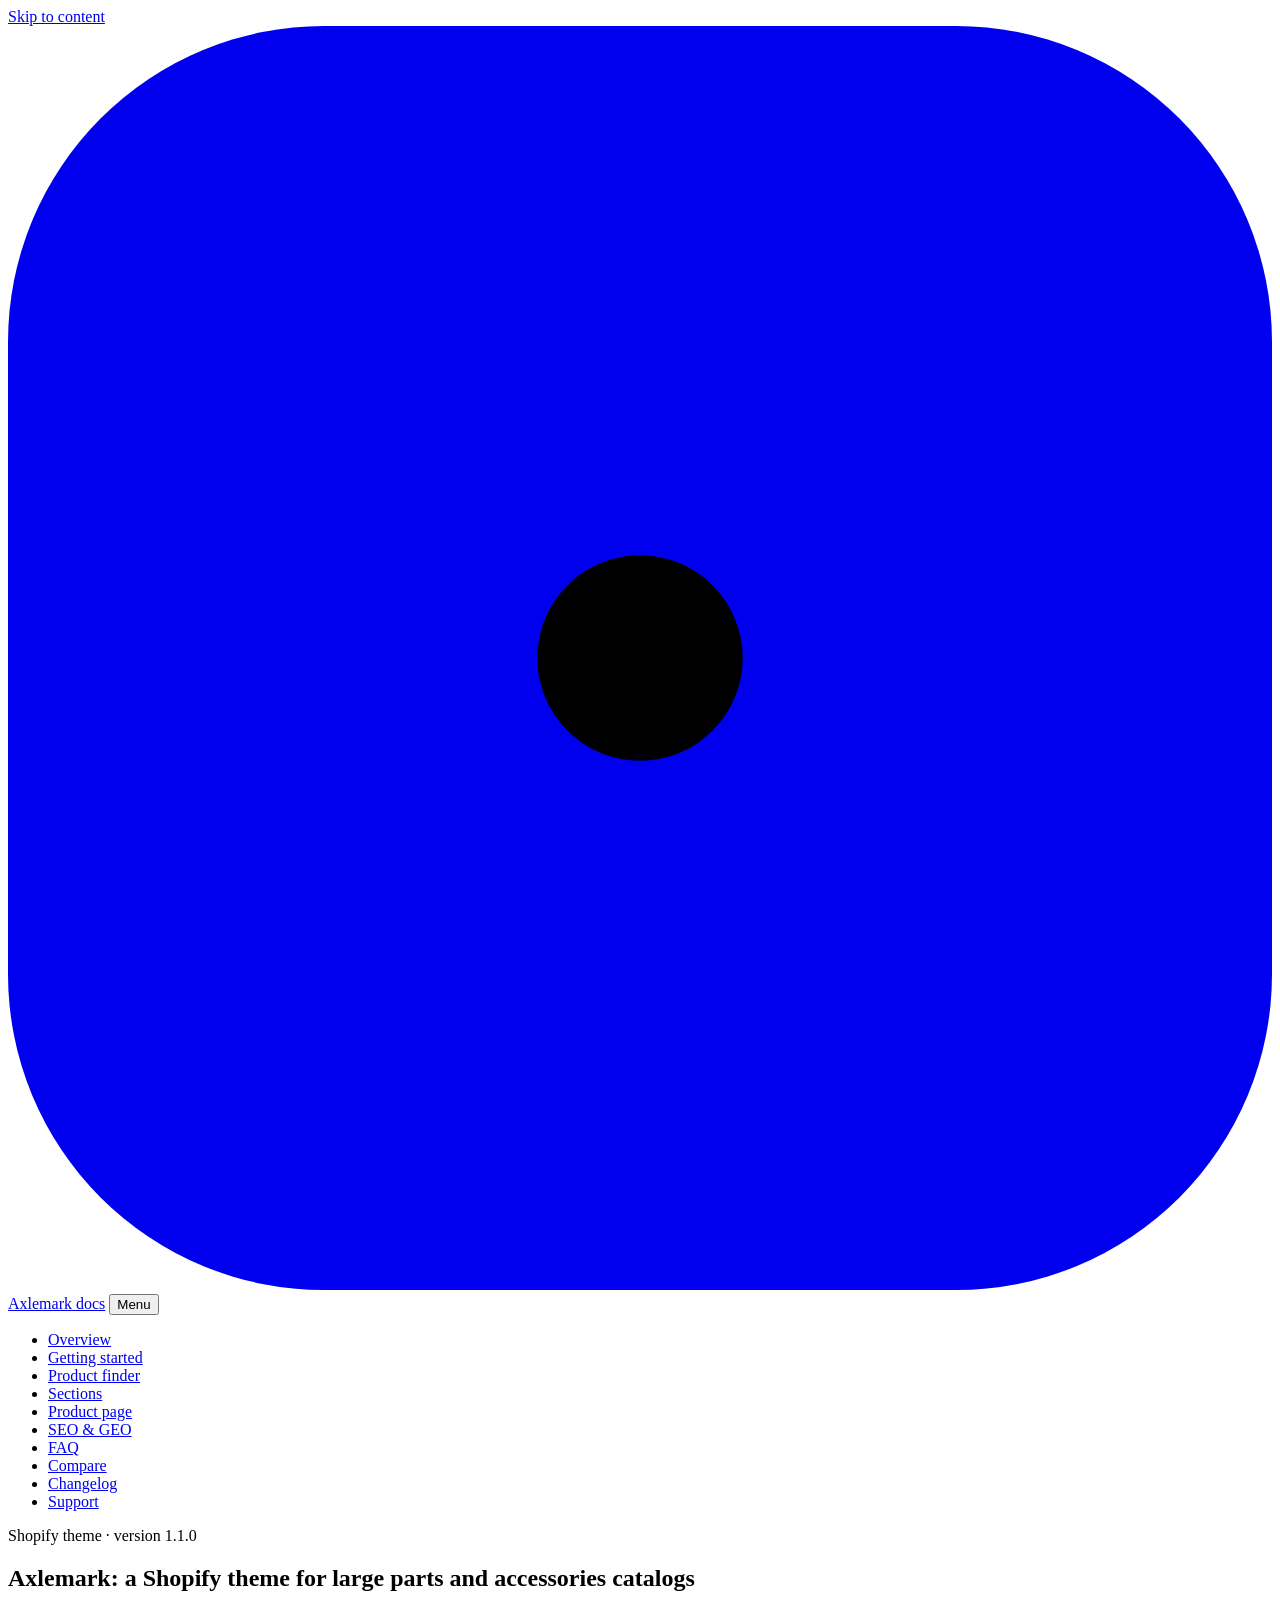
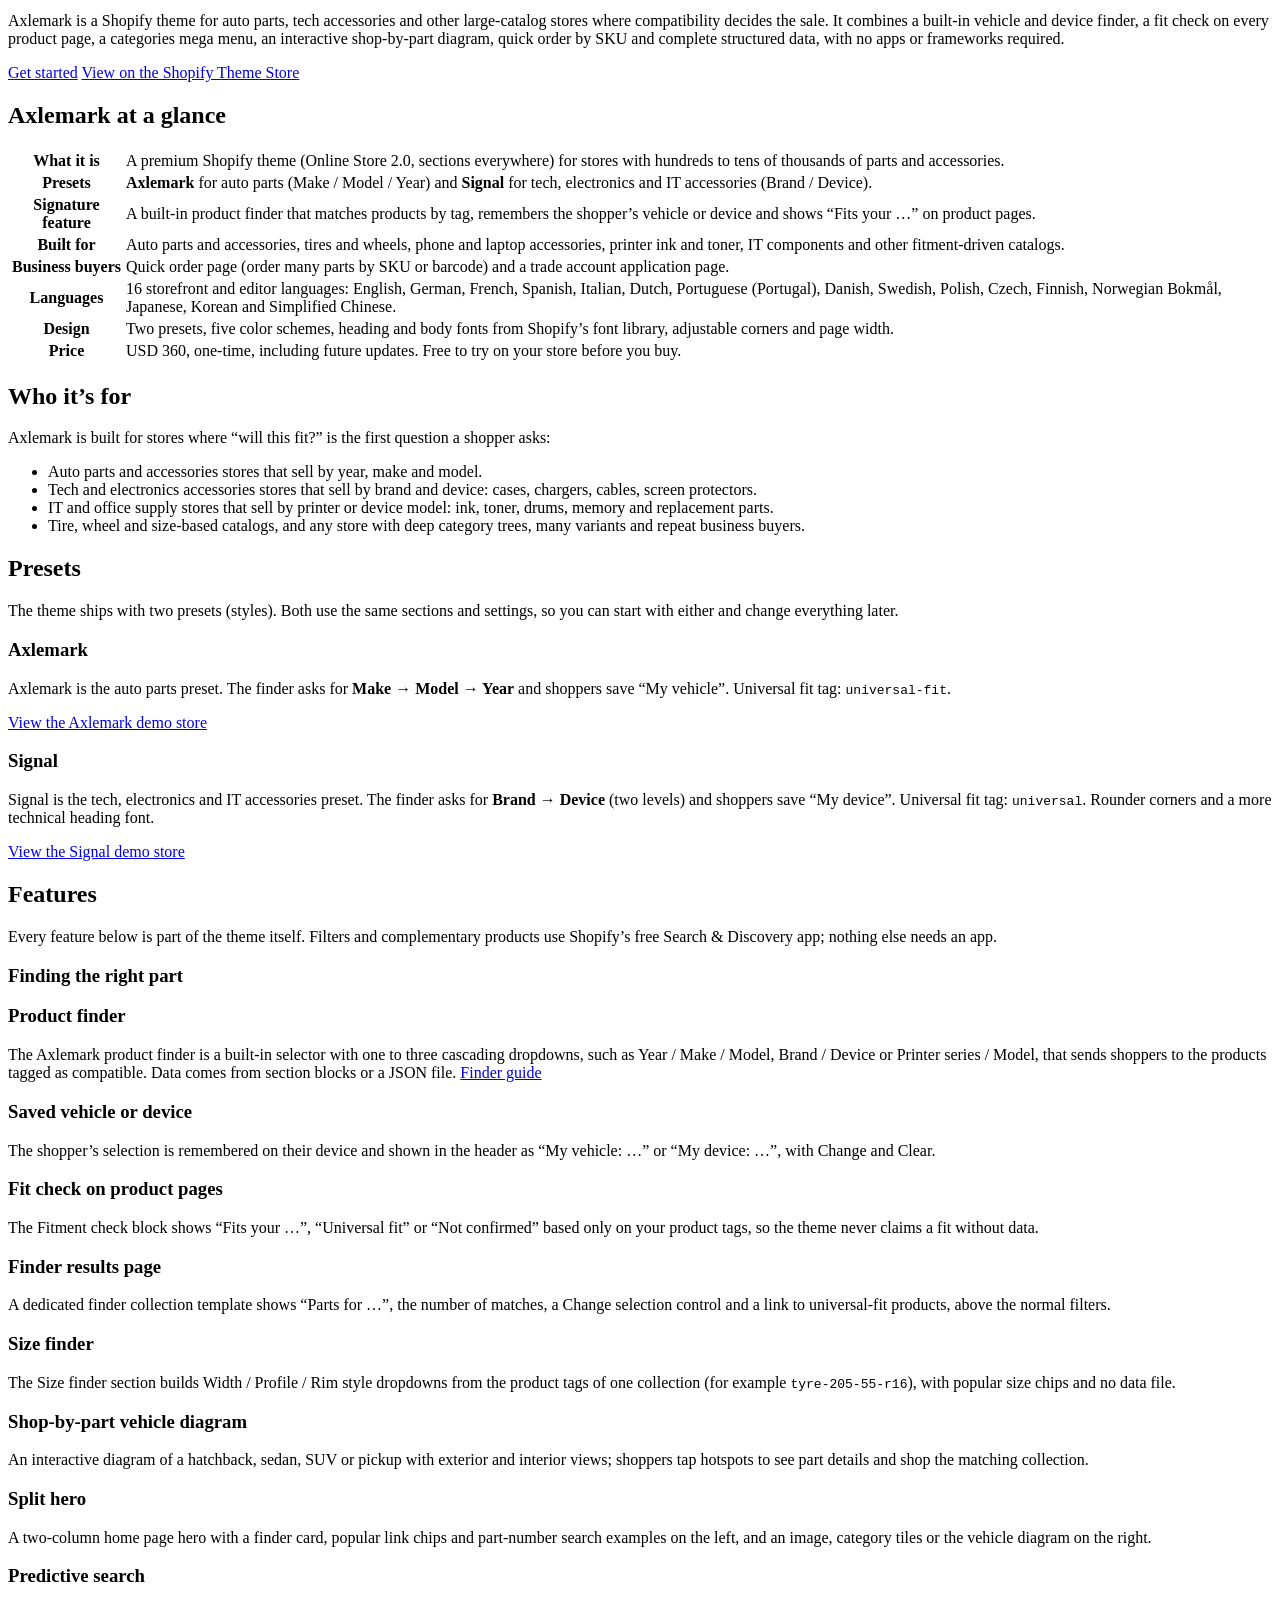
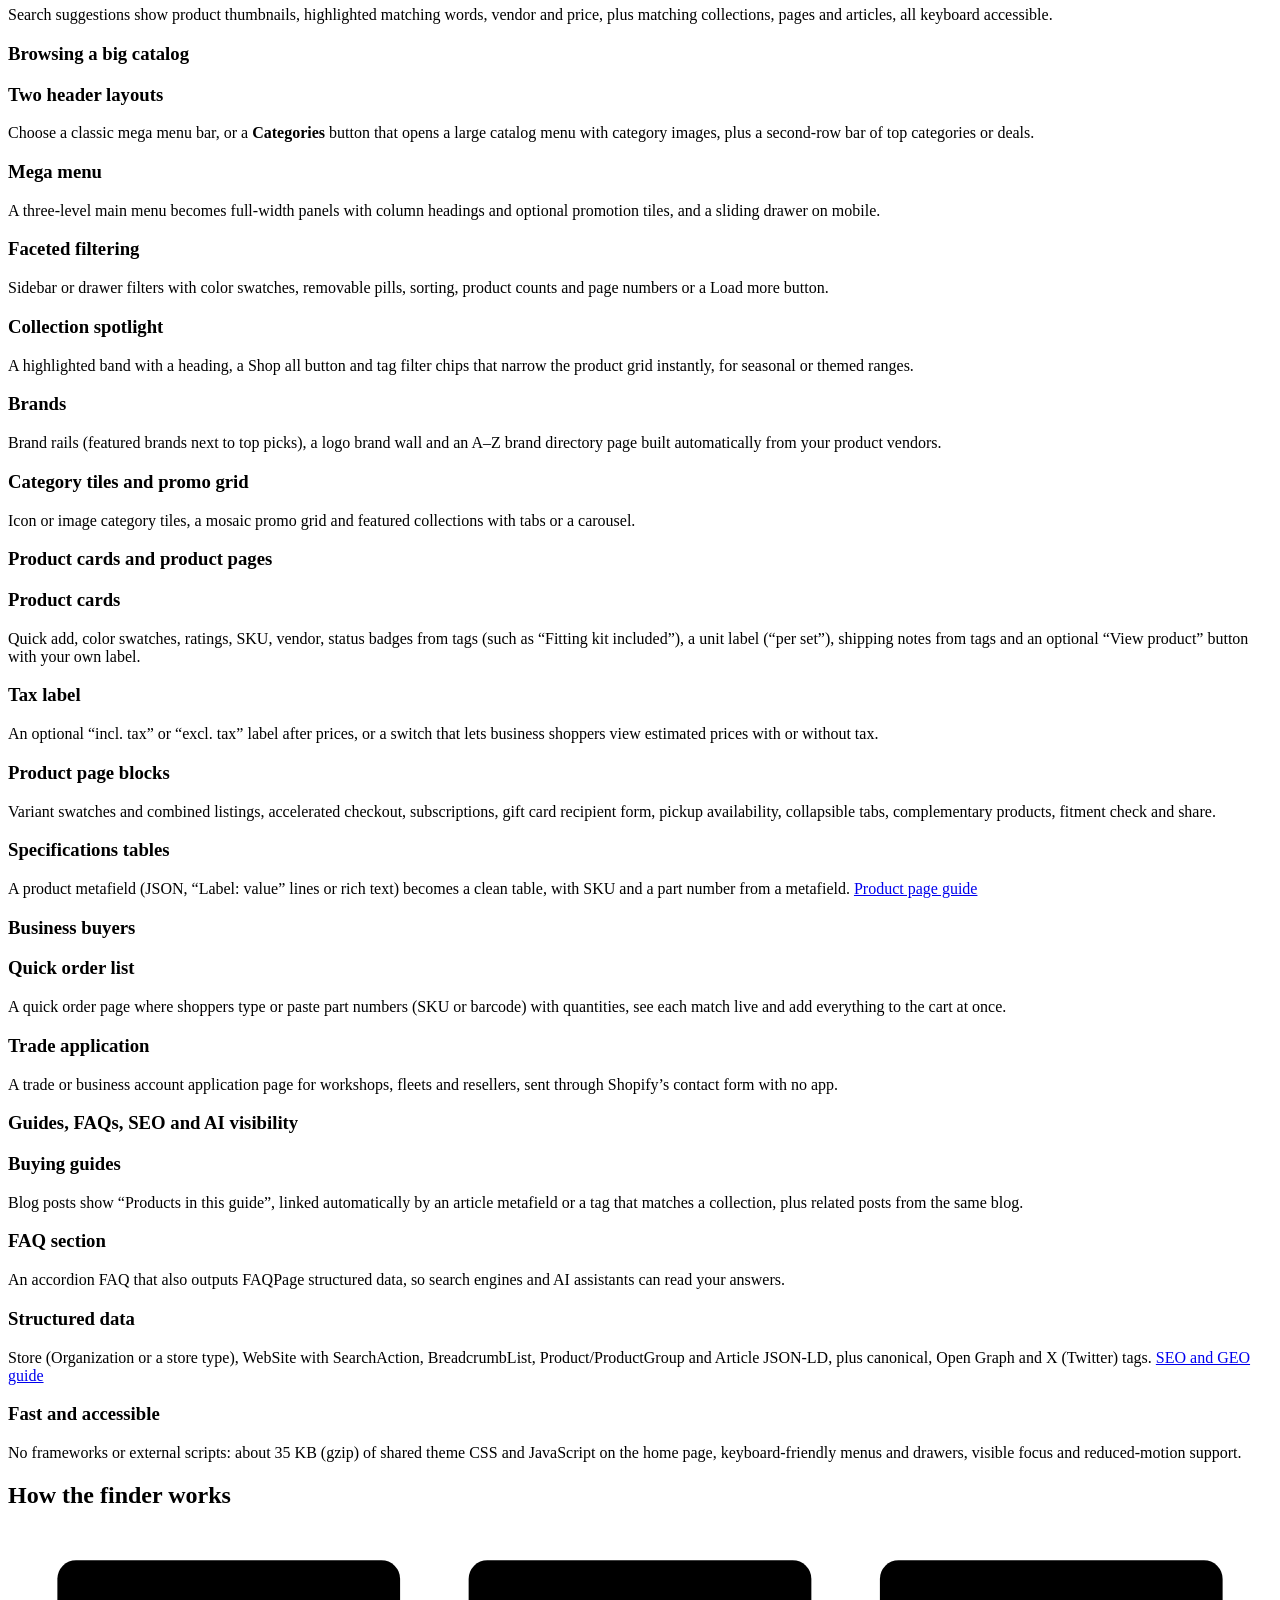
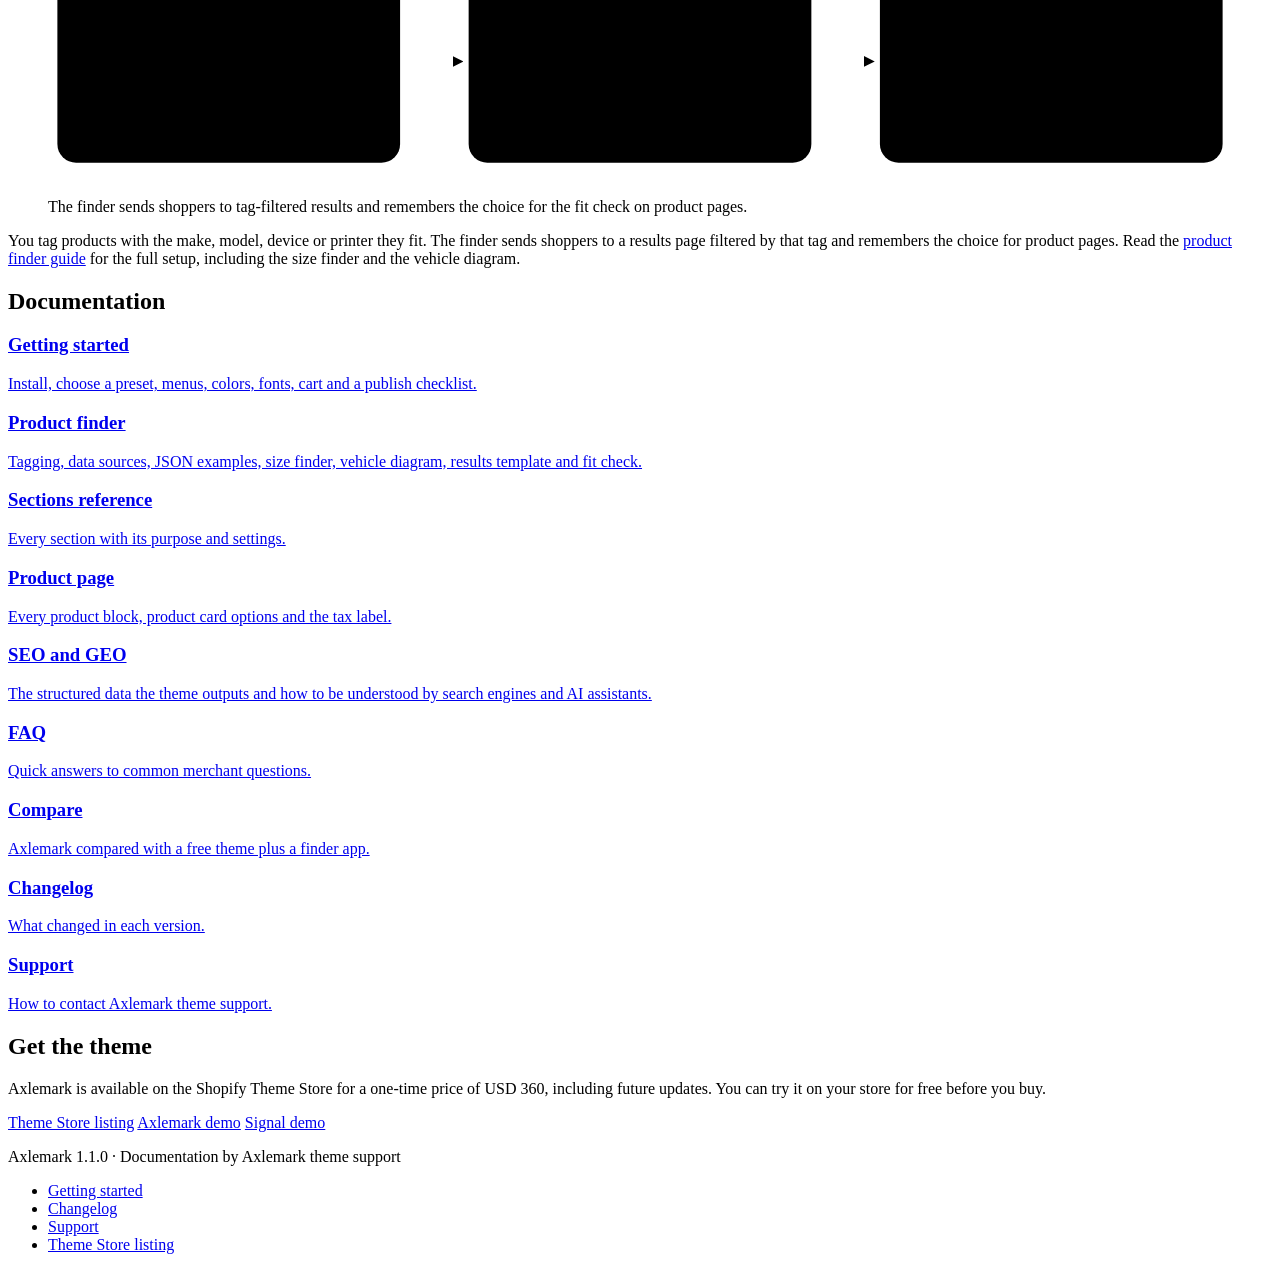
==== index.html @ 5c4b3aed "Add files via upload" ====
<!doctype html>
<html lang="en-US">
<head>
<meta charset="utf-8">
<meta name="viewport" content="width=device-width, initial-scale=1">
<title>Axlemark Shopify theme for auto parts and tech accessories | Docs</title>
<meta name="description" content="Axlemark is a Shopify theme for auto parts and tech accessories stores, with a built-in vehicle and device finder, fit check, quick order and structured data.">
<link rel="canonical" href="https://lzzhdfq11-tech.github.io/axlemark-docs/">
<meta name="color-scheme" content="light dark">
<meta name="theme-color" content="#ffffff" media="(prefers-color-scheme: light)">
<meta name="theme-color" content="#0b1220" media="(prefers-color-scheme: dark)">
<meta property="og:type" content="website">
<meta property="og:site_name" content="Axlemark theme documentation">
<meta property="og:title" content="Axlemark Shopify theme documentation">
<meta property="og:description" content="Axlemark is a Shopify theme for auto parts and tech accessories stores, with a built-in vehicle and device finder, fit check, quick order and structured data.">
<meta property="og:url" content="https://lzzhdfq11-tech.github.io/axlemark-docs/">
<meta property="og:locale" content="en_US">
<meta name="twitter:card" content="summary">
<meta name="twitter:title" content="Axlemark Shopify theme documentation">
<meta name="twitter:description" content="Axlemark is a Shopify theme for auto parts and tech accessories stores, with a built-in vehicle and device finder, fit check, quick order and structured data.">
<link rel="icon" href="assets/favicon.svg" type="image/svg+xml">
<link rel="stylesheet" href="assets/style.css">
<script src="assets/nav.js"></script>
<script type="application/ld+json">
{
  "@context": "https://schema.org",
  "@type": "SoftwareApplication",
  "name": "Axlemark",
  "alternateName": "Axlemark Shopify theme",
  "applicationCategory": "Shopify theme",
  "applicationSubCategory": "E-commerce theme for auto parts and tech accessories stores",
  "operatingSystem": "Shopify",
  "softwareVersion": "1.1.0",
  "description": "Axlemark is a Shopify theme for large-catalog auto parts, tech, electronics and IT accessories stores. It includes a built-in vehicle and device product finder with a fit check on product pages, a categories mega menu, a shop-by-part vehicle diagram, a size finder, quick order by SKU and complete structured data. Presets: Axlemark (auto parts) and Signal (tech accessories).",
  "url": "https://lzzhdfq11-tech.github.io/axlemark-docs/",
  "downloadUrl": "https://themes.shopify.com/themes?q=axlemark",
  "inLanguage": "en-US",
  "featureList": [
    "Built-in product finder with 1 to 3 levels: Year/Make/Model, Brand/Device, Printer series/Model or tire size",
    "Finder data from section blocks or a JSON file in Shopify Files",
    "Saved vehicle or device shown in the header",
    "Saved vehicle or device added to the order as a cart attribute for fitment checks",
    "Automatic table of contents for long buying guides",
    "Fit check on product pages: Fits your..., Universal fit or Not confirmed",
    "Finder results collection template",
    "Size finder built from product tags (for example tire width, profile and rim)",
    "Interactive shop-by-part vehicle diagram (hatchback, sedan, SUV, pickup; exterior and interior hotspots)",
    "Split hero with finder card, popular links, part-number search examples and category tiles",
    "Two header layouts, including a Categories button with a catalog mega menu with category images and a second-row category bar",
    "Predictive search with product thumbnails, highlighted matches, vendor and price",
    "Faceted filtering with swatches, sorting and Load more",
    "Collection spotlight with tag filter chips",
    "Brand rails, brand wall and A-Z brand directory page",
    "Product cards with quick add, swatches, ratings, status badges from tags, unit label, shipping notes and a product page button",
    "Tax label after prices (incl. or excl. tax) with an optional switch",
    "Product page with variant swatches, combined listings, accelerated checkout, subscriptions, gift card recipient form, pickup availability, specifications table from metafields, collapsible tabs, complementary products and share",
    "Quick order list: order many parts by SKU or barcode",
    "Trade account application page",
    "Buying guides with Products in this guide (by metafield or tag) and related posts",
    "FAQ section with FAQPage structured data",
    "Structured data: Organization or store type, WebSite with SearchAction, BreadcrumbList, Product/ProductGroup, Article",
    "Canonical, Open Graph and X (Twitter) meta tags",
    "No frameworks or external scripts; about 35 KB gzip of shared theme CSS and JavaScript",
    "Accessible menus, drawers and dialogs with visible focus and reduced-motion support",
    "16 languages",
    "Two presets, five color schemes and a font picker"
  ],
  "author": {
    "@type": "Organization",
    "name": "Axlemark theme support",
    "url": "https://lzzhdfq11-tech.github.io/axlemark-docs/support.html"
  },
  "offers": {
    "@type": "Offer",
    "price": "360",
    "priceCurrency": "USD",
    "url": "https://themes.shopify.com/themes?q=axlemark"
  }
}
</script>
</head>
<body>
<a class="skip-link" href="#main">Skip to content</a>
<header class="site-header">
<div class="wrap">
<div class="site-nav-row">
<a class="brand" href="index.html"><svg viewBox="0 0 32 32" aria-hidden="true" focusable="false"><rect width="32" height="32" rx="8" fill="currentColor" style="color:var(--accent)"/><circle cx="16" cy="16" r="8.5" fill="none" stroke="var(--bg)" stroke-width="3"/><circle cx="16" cy="16" r="2.6" fill="var(--bg)"/><path d="M16 4.5v5M16 22.5v5M4.5 16h5M22.5 16h5" stroke="var(--bg)" stroke-width="3" stroke-linecap="round"/></svg>Axlemark <span>docs</span></a>
<button class="nav-toggle" type="button" aria-expanded="false" aria-controls="site-nav-list">Menu</button>
</div>
<nav class="site-nav" aria-label="Documentation">
<ul id="site-nav-list"><li><a href="index.html" aria-current="page">Overview</a></li><li><a href="getting-started.html">Getting started</a></li><li><a href="product-finder.html">Product finder</a></li><li><a href="sections.html">Sections</a></li><li><a href="product-page.html">Product page</a></li><li><a href="seo.html">SEO &amp; GEO</a></li><li><a href="faq.html">FAQ</a></li><li><a href="compare.html">Compare</a></li><li><a href="changelog.html">Changelog</a></li><li><a href="support.html">Support</a></li></ul>
</nav>
</div>
</header>
<main id="main" tabindex="-1">
<div class="wrap">
<div class="doc-wide">
<section class="hero" aria-labelledby="page-title">
<p class="eyebrow">Shopify theme &middot; version 1.1.0</p>
<h1 id="page-title">Axlemark: a Shopify theme for large parts and accessories catalogs</h1>
<p class="lead">Axlemark is a Shopify theme for auto parts, tech accessories and other large-catalog stores where compatibility decides the sale. It combines a built-in vehicle and device finder, a fit check on every product page, a categories mega menu, an interactive shop-by-part diagram, quick order by SKU and complete structured data, with no apps or frameworks required.</p>
<div class="actions">
<a class="button" href="getting-started.html">Get started</a>
<a class="button button--secondary" href="https://themes.shopify.com/themes?q=axlemark">View on the Shopify Theme Store</a>
</div>
</section>

<h2 id="at-a-glance">Axlemark at a glance</h2>
<div class="table-wrap"><table><tbody>
<tr><th scope="row">What it is</th><td>A premium Shopify theme (Online Store 2.0, sections everywhere) for stores with hundreds to tens of thousands of parts and accessories.</td></tr>
<tr><th scope="row">Presets</th><td><strong>Axlemark</strong> for auto parts (Make / Model / Year) and <strong>Signal</strong> for tech, electronics and IT accessories (Brand / Device).</td></tr>
<tr><th scope="row">Signature feature</th><td>A built-in product finder that matches products by tag, remembers the shopper&rsquo;s vehicle or device and shows &ldquo;Fits your &hellip;&rdquo; on product pages.</td></tr>
<tr><th scope="row">Built for</th><td>Auto parts and accessories, tires and wheels, phone and laptop accessories, printer ink and toner, IT components and other fitment-driven catalogs.</td></tr>
<tr><th scope="row">Business buyers</th><td>Quick order page (order many parts by SKU or barcode) and a trade account application page.</td></tr>
<tr><th scope="row">Languages</th><td>16 storefront and editor languages: English, German, French, Spanish, Italian, Dutch, Portuguese (Portugal), Danish, Swedish, Polish, Czech, Finnish, Norwegian Bokm&aring;l, Japanese, Korean and Simplified Chinese.</td></tr>
<tr><th scope="row">Design</th><td>Two presets, five color schemes, heading and body fonts from Shopify&rsquo;s font library, adjustable corners and page width.</td></tr>
<tr><th scope="row">Price</th><td>USD 360, one-time, including future updates. Free to try on your store before you buy.</td></tr>
</tbody></table></div>

<h2 id="who-its-for">Who it&rsquo;s for</h2>
<p>Axlemark is built for stores where &ldquo;will this fit?&rdquo; is the first question a shopper asks:</p>
<ul>
<li>Auto parts and accessories stores that sell by year, make and model.</li>
<li>Tech and electronics accessories stores that sell by brand and device: cases, chargers, cables, screen protectors.</li>
<li>IT and office supply stores that sell by printer or device model: ink, toner, drums, memory and replacement parts.</li>
<li>Tire, wheel and size-based catalogs, and any store with deep category trees, many variants and repeat business buyers.</li>
</ul>

<h2 id="presets">Presets</h2>
<p>The theme ships with two presets (styles). Both use the same sections and settings, so you can start with either and change everything later.</p>
<div class="grid">
<div class="card card--surface">
<h3>Axlemark</h3>
<div class="preset-swatches" aria-hidden="true"><span style="background:#0042C3"></span><span style="background:#0A1524"></span><span style="background:#F5F7FA"></span><span style="background:#C81E4A"></span></div>
<p>Axlemark is the auto parts preset. The finder asks for <strong>Make &rarr; Model &rarr; Year</strong> and shoppers save &ldquo;My vehicle&rdquo;. Universal fit tag: <code>universal-fit</code>.</p>
<p><a href="https://axlemark-demo-krp8qvpn.myshopify.com">View the Axlemark demo store</a></p>
</div>
<div class="card card--surface">
<h3>Signal</h3>
<div class="preset-swatches" aria-hidden="true"><span style="background:#1A56DB"></span><span style="background:#0B1220"></span><span style="background:#7DD3FC"></span><span style="background:#F6F8FB"></span></div>
<p>Signal is the tech, electronics and IT accessories preset. The finder asks for <strong>Brand &rarr; Device</strong> (two levels) and shoppers save &ldquo;My device&rdquo;. Universal fit tag: <code>universal</code>. Rounder corners and a more technical heading font.</p>
<p><a href="https://signal-demo-7e4vkc07.myshopify.com">View the Signal demo store</a></p>
</div>
</div>

<h2 id="features">Features</h2>
<p>Every feature below is part of the theme itself. Filters and complementary products use Shopify&rsquo;s free Search &amp; Discovery app; nothing else needs an app.</p>

<h3 id="features-finding">Finding the right part</h3>
<div class="grid">
<div class="card"><h3>Product finder</h3><p>The Axlemark product finder is a built-in selector with one to three cascading dropdowns, such as Year / Make / Model, Brand / Device or Printer series / Model, that sends shoppers to the products tagged as compatible. Data comes from section blocks or a JSON file. <a href="product-finder.html">Finder guide</a></p></div>
<div class="card"><h3>Saved vehicle or device</h3><p>The shopper&rsquo;s selection is remembered on their device and shown in the header as &ldquo;My vehicle: &hellip;&rdquo; or &ldquo;My device: &hellip;&rdquo;, with Change and Clear.</p></div>
<div class="card"><h3>Fit check on product pages</h3><p>The Fitment check block shows &ldquo;Fits your &hellip;&rdquo;, &ldquo;Universal fit&rdquo; or &ldquo;Not confirmed&rdquo; based only on your product tags, so the theme never claims a fit without data.</p></div>
<div class="card"><h3>Finder results page</h3><p>A dedicated finder collection template shows &ldquo;Parts for &hellip;&rdquo;, the number of matches, a Change selection control and a link to universal-fit products, above the normal filters.</p></div>
<div class="card"><h3>Size finder</h3><p>The Size finder section builds Width / Profile / Rim style dropdowns from the product tags of one collection (for example <code>tyre-205-55-r16</code>), with popular size chips and no data file.</p></div>
<div class="card"><h3>Shop-by-part vehicle diagram</h3><p>An interactive diagram of a hatchback, sedan, SUV or pickup with exterior and interior views; shoppers tap hotspots to see part details and shop the matching collection.</p></div>
<div class="card"><h3>Split hero</h3><p>A two-column home page hero with a finder card, popular link chips and part-number search examples on the left, and an image, category tiles or the vehicle diagram on the right.</p></div>
<div class="card"><h3>Predictive search</h3><p>Search suggestions show product thumbnails, highlighted matching words, vendor and price, plus matching collections, pages and articles, all keyboard accessible.</p></div>
</div>

<h3 id="features-browsing">Browsing a big catalog</h3>
<div class="grid">
<div class="card"><h3>Two header layouts</h3><p>Choose a classic mega menu bar, or a <strong>Categories</strong> button that opens a large catalog menu with category images, plus a second-row bar of top categories or deals.</p></div>
<div class="card"><h3>Mega menu</h3><p>A three-level main menu becomes full-width panels with column headings and optional promotion tiles, and a sliding drawer on mobile.</p></div>
<div class="card"><h3>Faceted filtering</h3><p>Sidebar or drawer filters with color swatches, removable pills, sorting, product counts and page numbers or a Load more button.</p></div>
<div class="card"><h3>Collection spotlight</h3><p>A highlighted band with a heading, a Shop all button and tag filter chips that narrow the product grid instantly, for seasonal or themed ranges.</p></div>
<div class="card"><h3>Brands</h3><p>Brand rails (featured brands next to top picks), a logo brand wall and an A&ndash;Z brand directory page built automatically from your product vendors.</p></div>
<div class="card"><h3>Category tiles and promo grid</h3><p>Icon or image category tiles, a mosaic promo grid and featured collections with tabs or a carousel.</p></div>
</div>

<h3 id="features-products">Product cards and product pages</h3>
<div class="grid">
<div class="card"><h3>Product cards</h3><p>Quick add, color swatches, ratings, SKU, vendor, status badges from tags (such as &ldquo;Fitting kit included&rdquo;), a unit label (&ldquo;per set&rdquo;), shipping notes from tags and an optional &ldquo;View product&rdquo; button with your own label.</p></div>
<div class="card"><h3>Tax label</h3><p>An optional &ldquo;incl. tax&rdquo; or &ldquo;excl. tax&rdquo; label after prices, or a switch that lets business shoppers view estimated prices with or without tax.</p></div>
<div class="card"><h3>Product page blocks</h3><p>Variant swatches and combined listings, accelerated checkout, subscriptions, gift card recipient form, pickup availability, collapsible tabs, complementary products, fitment check and share.</p></div>
<div class="card"><h3>Specifications tables</h3><p>A product metafield (JSON, &ldquo;Label: value&rdquo; lines or rich text) becomes a clean table, with SKU and a part number from a metafield. <a href="product-page.html">Product page guide</a></p></div>
</div>

<h3 id="features-b2b">Business buyers</h3>
<div class="grid">
<div class="card"><h3>Quick order list</h3><p>A quick order page where shoppers type or paste part numbers (SKU or barcode) with quantities, see each match live and add everything to the cart at once.</p></div>
<div class="card"><h3>Trade application</h3><p>A trade or business account application page for workshops, fleets and resellers, sent through Shopify&rsquo;s contact form with no app.</p></div>
</div>

<h3 id="features-content">Guides, FAQs, SEO and AI visibility</h3>
<div class="grid">
<div class="card"><h3>Buying guides</h3><p>Blog posts show &ldquo;Products in this guide&rdquo;, linked automatically by an article metafield or a tag that matches a collection, plus related posts from the same blog.</p></div>
<div class="card"><h3>FAQ section</h3><p>An accordion FAQ that also outputs FAQPage structured data, so search engines and AI assistants can read your answers.</p></div>
<div class="card"><h3>Structured data</h3><p>Store (Organization or a store type), WebSite with SearchAction, BreadcrumbList, Product/ProductGroup and Article JSON-LD, plus canonical, Open Graph and X (Twitter) tags. <a href="seo.html">SEO and GEO guide</a></p></div>
<div class="card"><h3>Fast and accessible</h3><p>No frameworks or external scripts: about 35 KB (gzip) of shared theme CSS and JavaScript on the home page, keyboard-friendly menus and drawers, visible focus and reduced-motion support.</p></div>
</div>

<h2 id="how-it-works">How the finder works</h2>
<figure class="diagram">
<svg viewBox="0 0 760 170" role="img" aria-labelledby="flow-title flow-desc">
<title id="flow-title">How the product finder works</title>
<desc id="flow-desc">A shopper selects Make A, Model A1 and a year. The theme opens the results page for products tagged model-a1. On product pages the fitment check then shows Fits your Make A Model A1.</desc>
<defs><marker id="arr" viewBox="0 0 10 10" refX="9" refY="5" markerWidth="7" markerHeight="7" orient="auto"><path class="d-arrow" d="M0 0L10 5L0 10z"/></marker></defs>
<rect class="d-box d-box--accent" x="6" y="20" width="220" height="130" rx="12"/>
<text class="d-text d-text--bold" x="24" y="50">1. Shopper selects</text>
<text class="d-text" x="24" y="80">Make A</text>
<text class="d-text" x="24" y="104">Model A1</text>
<text class="d-text" x="24" y="128">2016</text>
<rect class="d-box" x="270" y="20" width="220" height="130" rx="12"/>
<text class="d-text d-text--bold" x="288" y="50">2. Results page</text>
<text class="d-text d-text--mono" x="288" y="80">/collections/all/</text>
<text class="d-text d-text--mono" x="288" y="100">model-a1?view=finder</text>
<text class="d-text d-text--muted" x="288" y="128">Products tagged model-a1</text>
<rect class="d-box" x="534" y="20" width="220" height="130" rx="12"/>
<text class="d-text d-text--bold" x="552" y="50">3. Product page</text>
<circle class="d-ok" cx="562" cy="84" r="8"/>
<text class="d-text" x="578" y="89">Fits your</text>
<text class="d-text" x="578" y="111">Make A Model A1</text>
<text class="d-text d-text--muted" x="552" y="136">Saved on the device</text>
<path class="d-line" d="M228 85H266" marker-end="url(#arr)"/>
<path class="d-line" d="M492 85H530" marker-end="url(#arr)"/>
</svg>
<figcaption>The finder sends shoppers to tag-filtered results and remembers the choice for the fit check on product pages.</figcaption>
</figure>
<p>You tag products with the make, model, device or printer they fit. The finder sends shoppers to a results page filtered by that tag and remembers the choice for product pages. Read the <a href="product-finder.html">product finder guide</a> for the full setup, including the size finder and the vehicle diagram.</p>

<h2 id="documentation">Documentation</h2>
<div class="grid">
<a class="card" href="getting-started.html"><h3>Getting started</h3><p>Install, choose a preset, menus, colors, fonts, cart and a publish checklist.</p></a>
<a class="card" href="product-finder.html"><h3>Product finder</h3><p>Tagging, data sources, JSON examples, size finder, vehicle diagram, results template and fit check.</p></a>
<a class="card" href="sections.html"><h3>Sections reference</h3><p>Every section with its purpose and settings.</p></a>
<a class="card" href="product-page.html"><h3>Product page</h3><p>Every product block, product card options and the tax label.</p></a>
<a class="card" href="seo.html"><h3>SEO and GEO</h3><p>The structured data the theme outputs and how to be understood by search engines and AI assistants.</p></a>
<a class="card" href="faq.html"><h3>FAQ</h3><p>Quick answers to common merchant questions.</p></a>
<a class="card" href="compare.html"><h3>Compare</h3><p>Axlemark compared with a free theme plus a finder app.</p></a>
<a class="card" href="changelog.html"><h3>Changelog</h3><p>What changed in each version.</p></a>
<a class="card" href="support.html"><h3>Support</h3><p>How to contact Axlemark theme support.</p></a>
</div>

<h2 id="get-the-theme">Get the theme</h2>
<p>Axlemark is available on the Shopify Theme Store for a one-time price of USD 360, including future updates. You can try it on your store for free before you buy.</p>
<div class="actions">
<a class="button" href="https://themes.shopify.com/themes?q=axlemark">Theme Store listing</a>
<a class="button button--secondary" href="https://axlemark-demo-krp8qvpn.myshopify.com">Axlemark demo</a>
<a class="button button--secondary" href="https://signal-demo-7e4vkc07.myshopify.com">Signal demo</a>
</div>
</div>
</div>
</main>
<footer class="site-footer">
<div class="wrap">
<p>Axlemark 1.1.0 &middot; Documentation by Axlemark theme support</p>
<ul>
<li><a href="getting-started.html">Getting started</a></li>
<li><a href="changelog.html">Changelog</a></li>
<li><a href="support.html">Support</a></li>
<li><a href="https://themes.shopify.com/themes?q=axlemark">Theme Store listing</a></li>
</ul>
</div>
</footer>
</body>
</html>
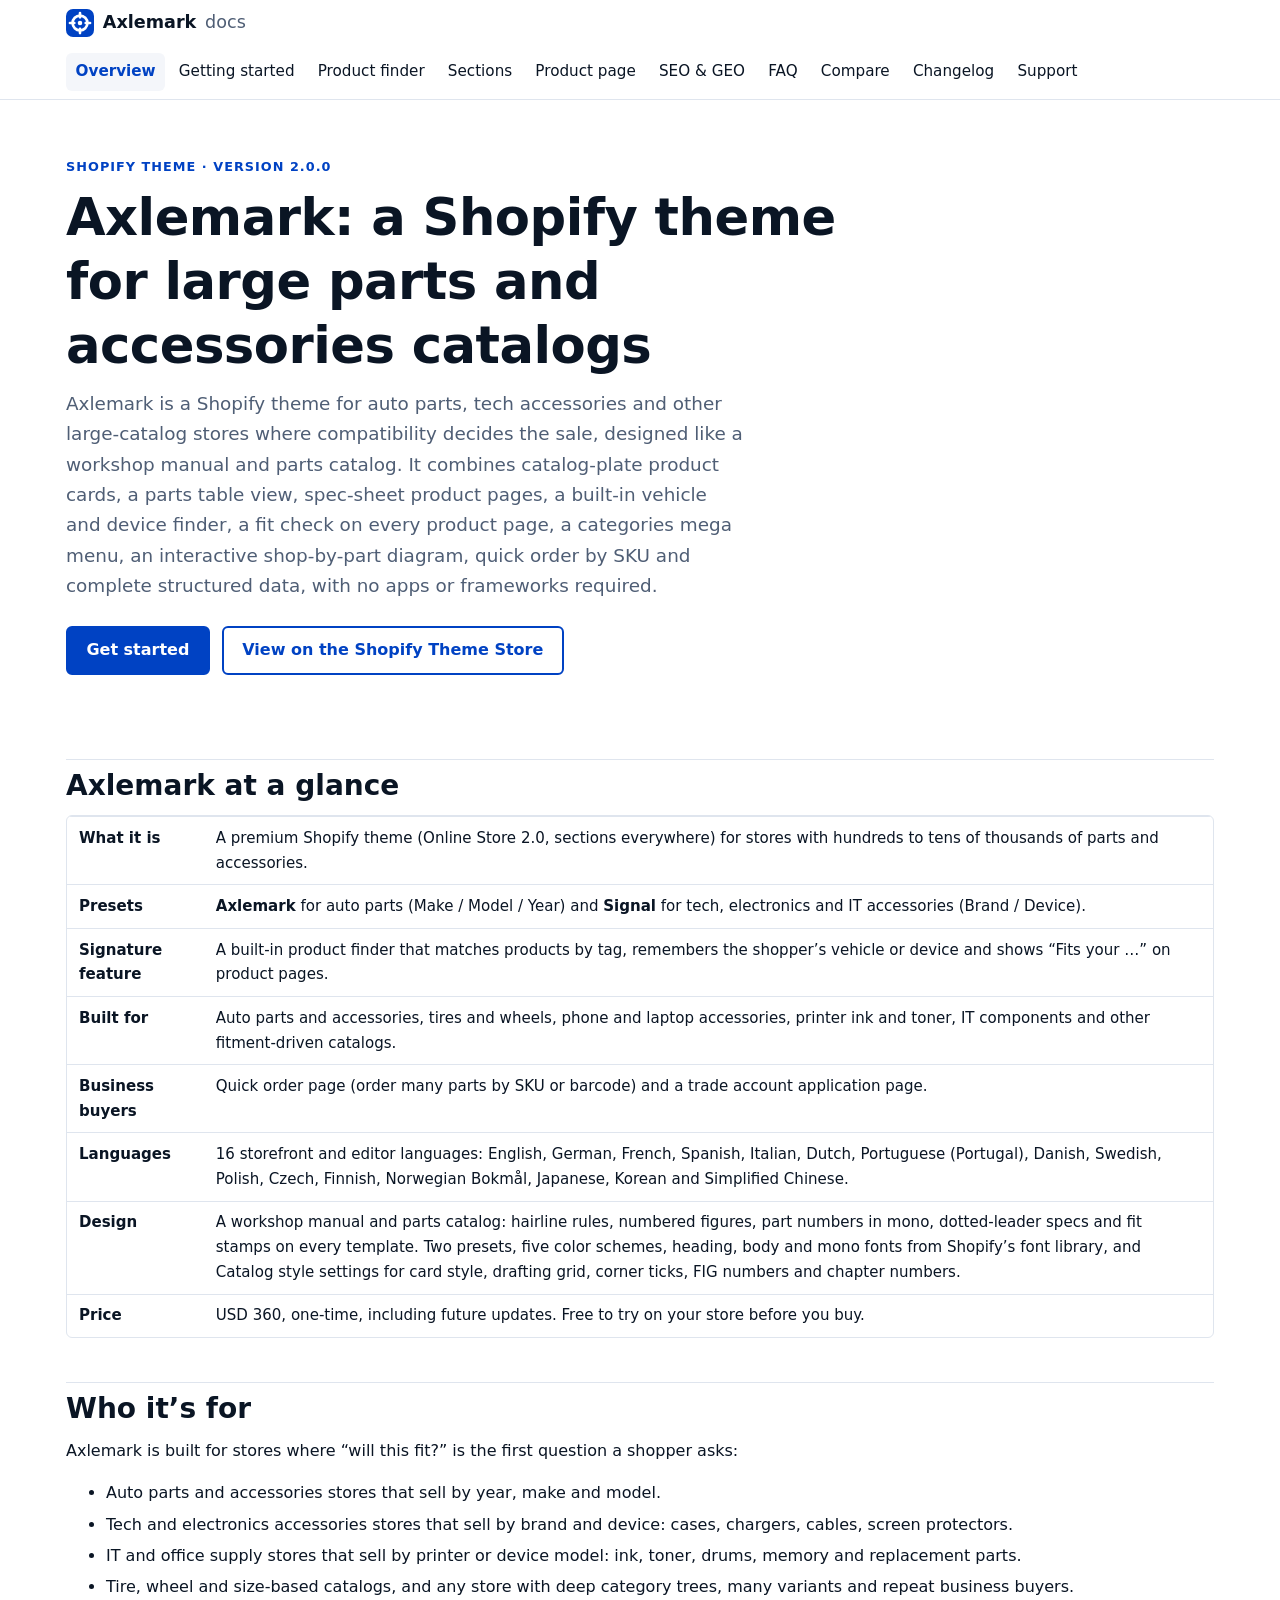
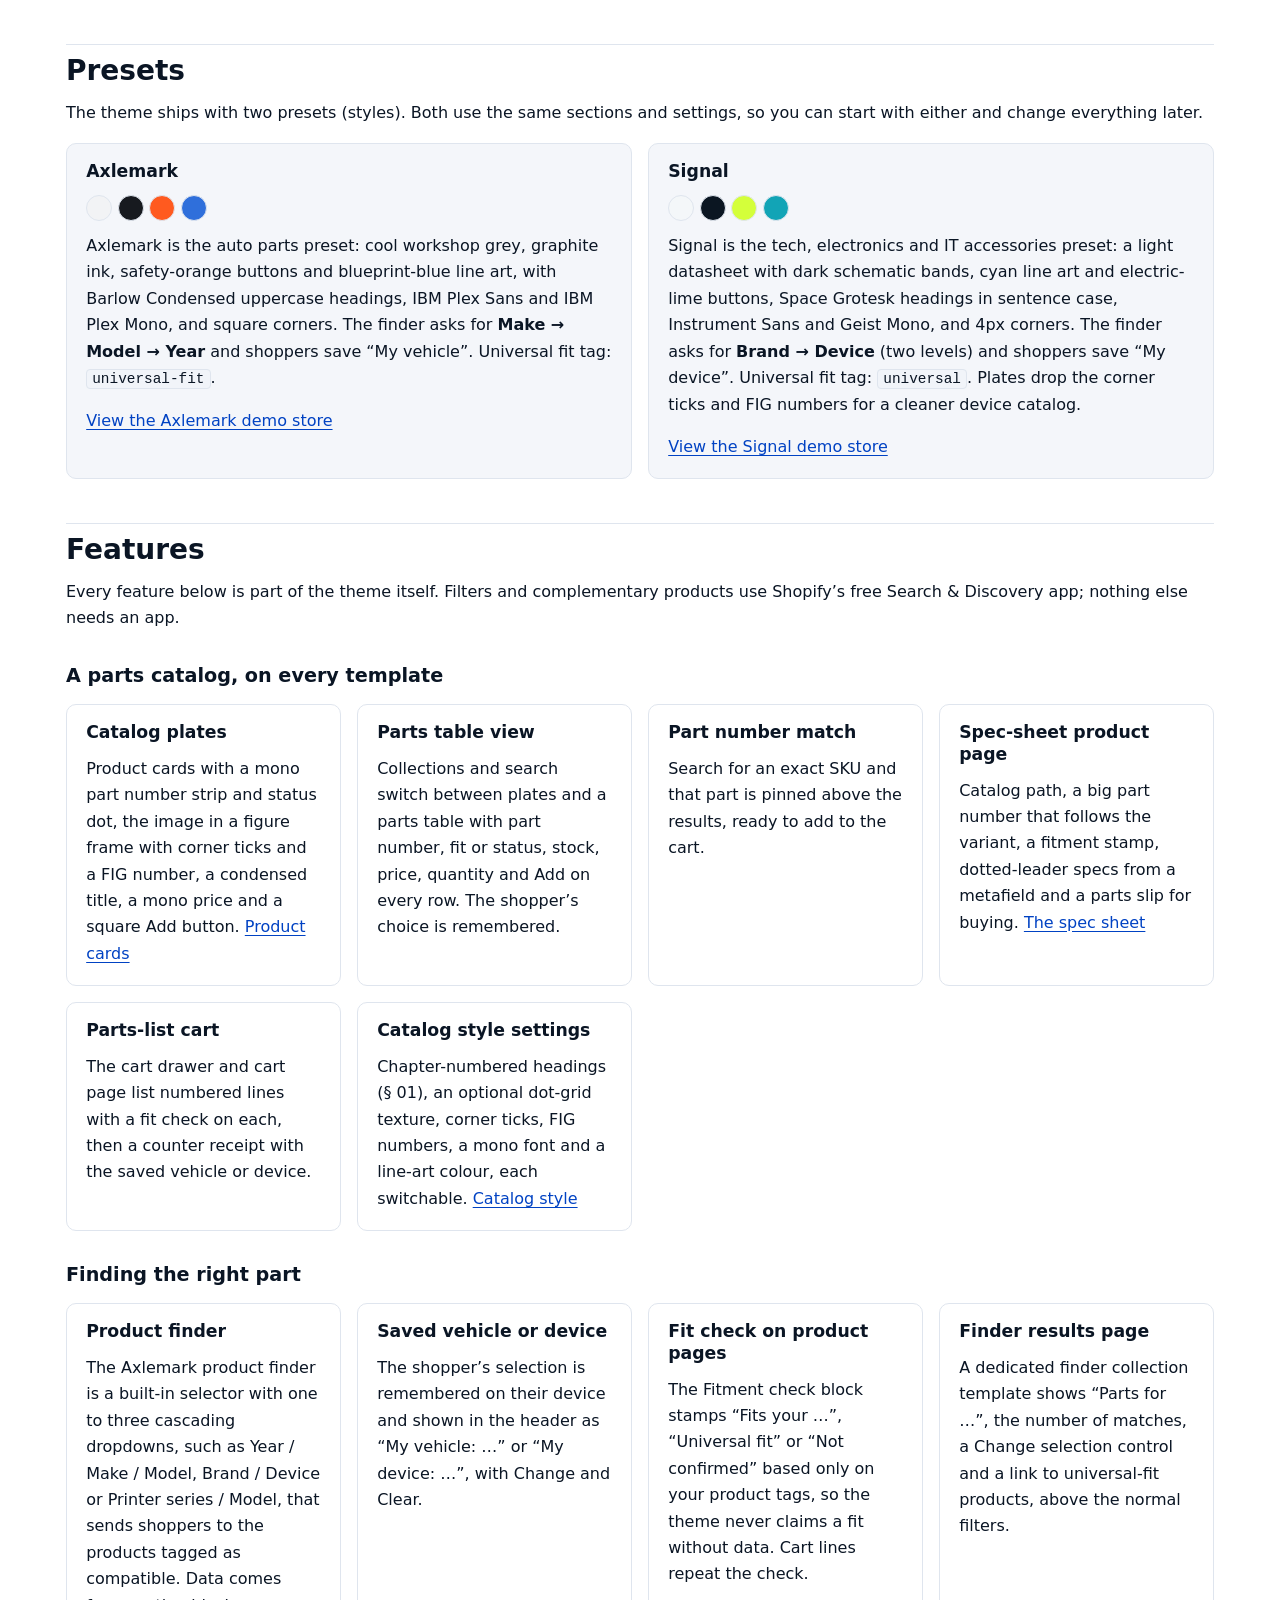
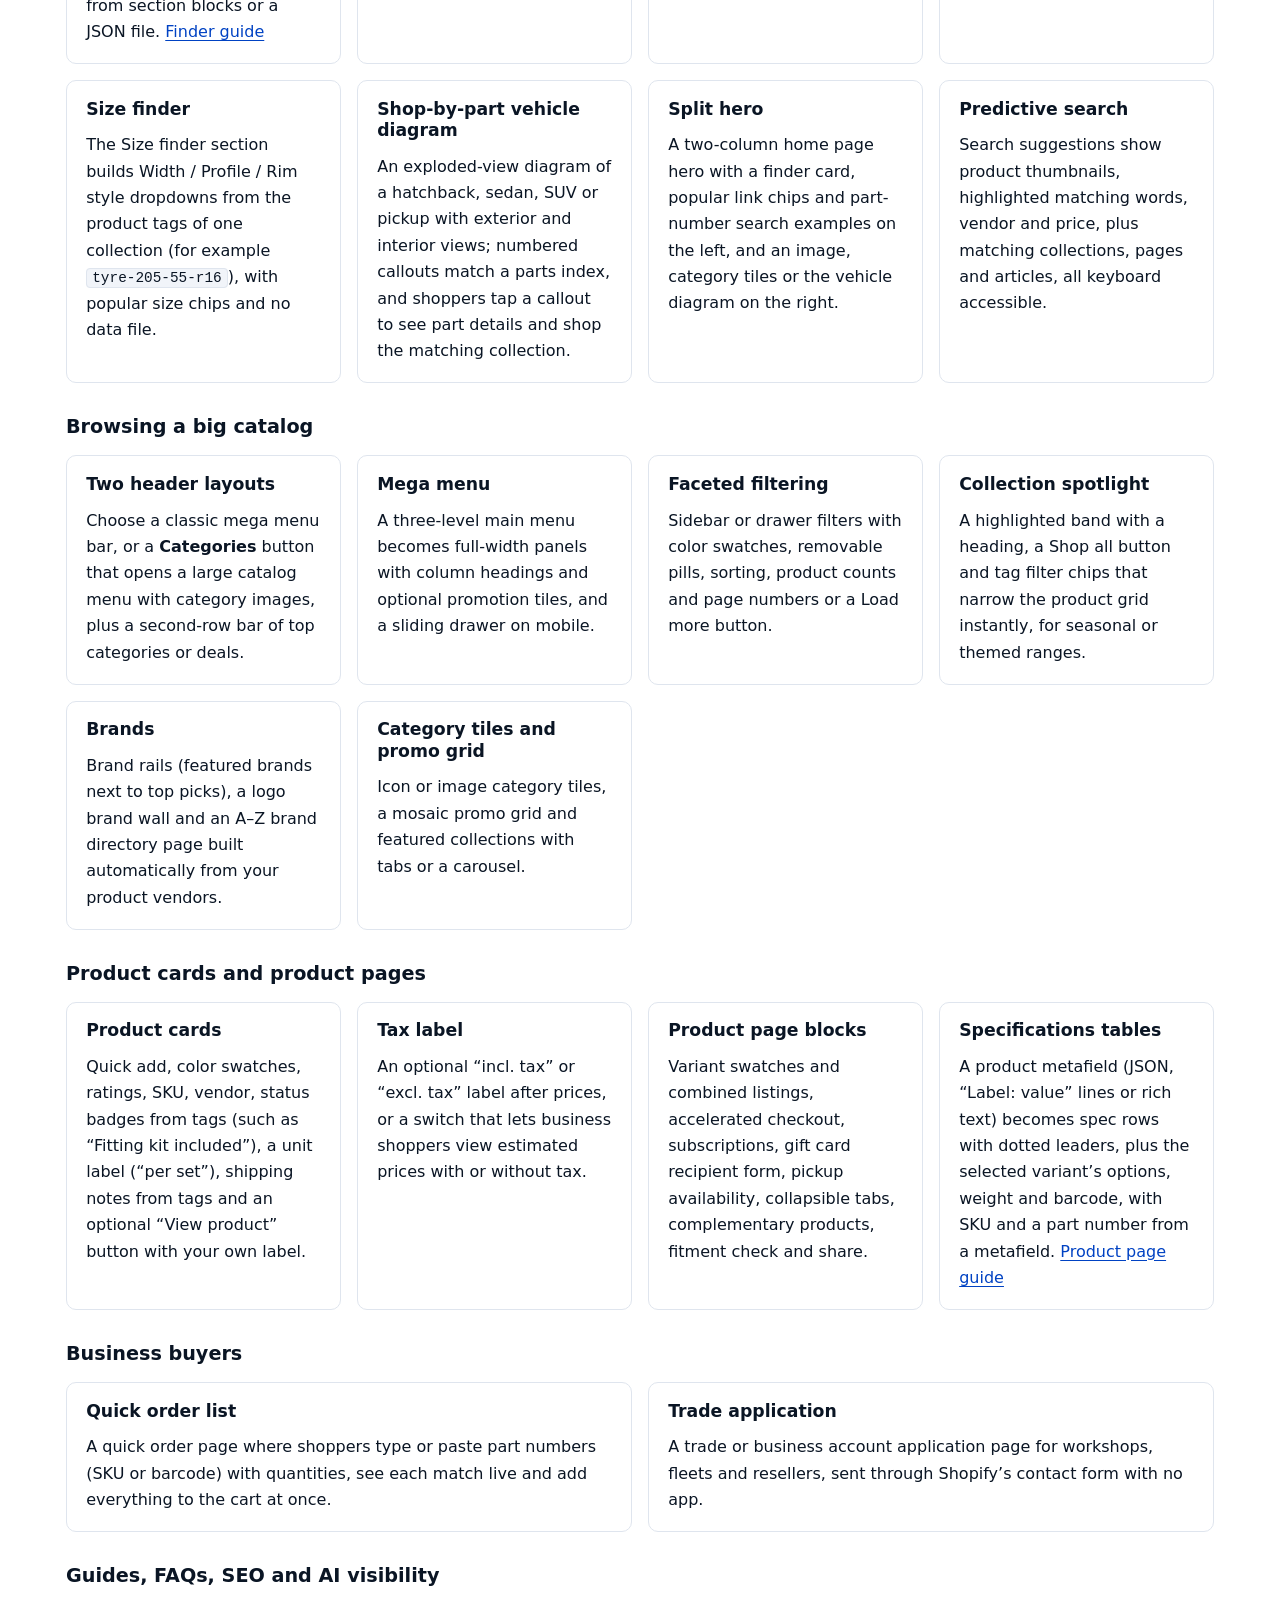
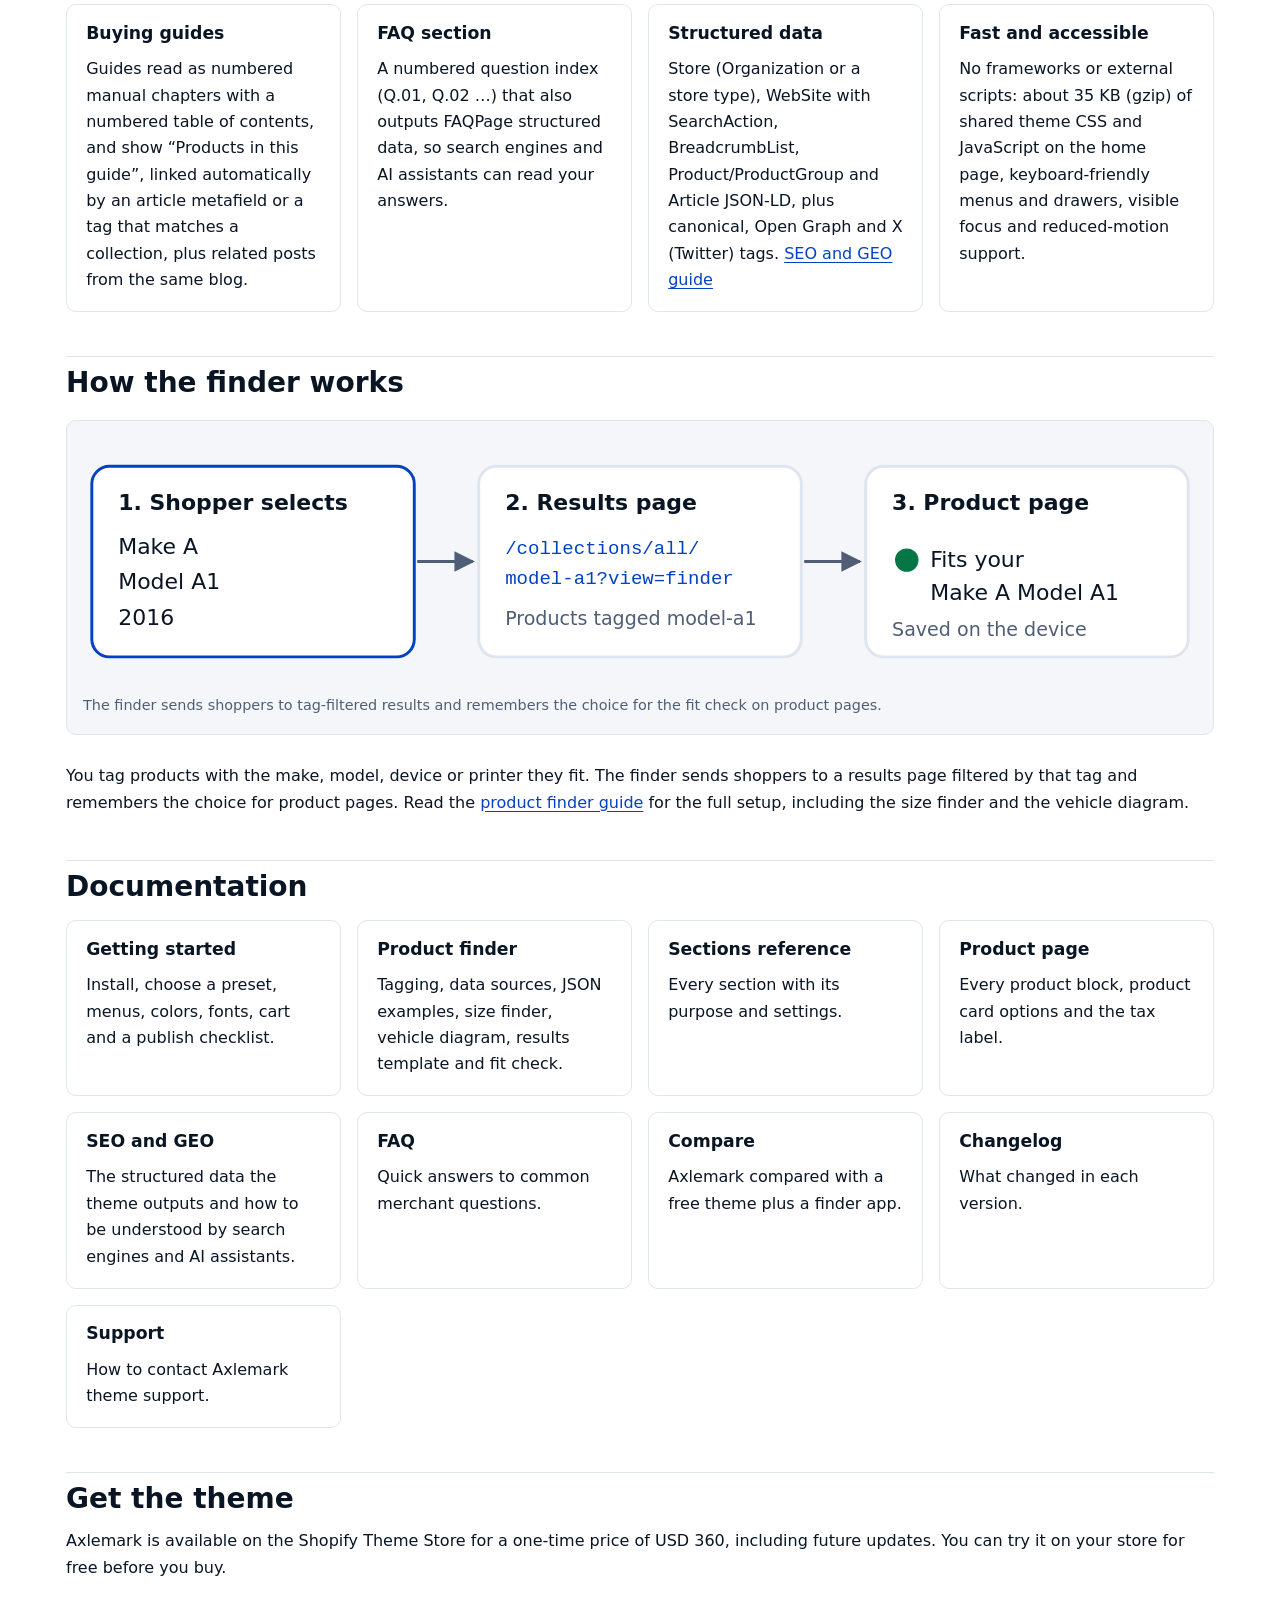
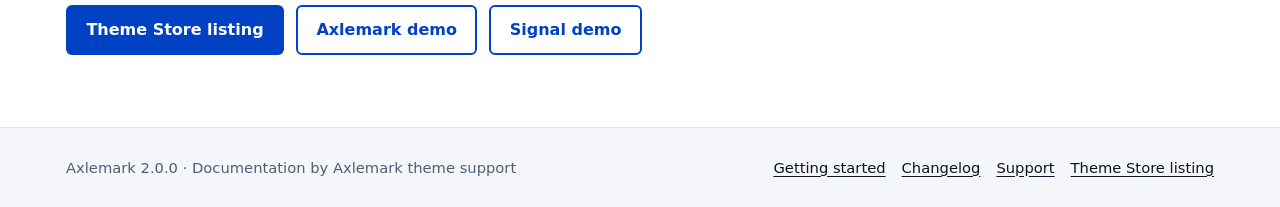
==== commit bc258ffb: "Docs for Axlemark 2.0.0" ====
--- a/index.html
+++ b/index.html
@@ -30,12 +30,18 @@
   "applicationCategory": "Shopify theme",
   "applicationSubCategory": "E-commerce theme for auto parts and tech accessories stores",
   "operatingSystem": "Shopify",
-  "softwareVersion": "1.1.0",
-  "description": "Axlemark is a Shopify theme for large-catalog auto parts, tech, electronics and IT accessories stores. It includes a built-in vehicle and device product finder with a fit check on product pages, a categories mega menu, a shop-by-part vehicle diagram, a size finder, quick order by SKU and complete structured data. Presets: Axlemark (auto parts) and Signal (tech accessories).",
+  "softwareVersion": "2.0.0",
+  "description": "Axlemark is a Shopify theme for large-catalog auto parts, tech, electronics and IT accessories stores, designed like a workshop manual and parts catalog. It includes catalog-plate product cards, a parts table view, spec-sheet product pages, a parts-list cart, a built-in vehicle and device product finder with a fit check on product pages, a categories mega menu, a shop-by-part vehicle diagram, a size finder, quick order by SKU and complete structured data. Presets: Axlemark (auto parts) and Signal (tech accessories).",
   "url": "https://lzzhdfq11-tech.github.io/axlemark-docs/",
   "downloadUrl": "https://themes.shopify.com/themes?q=axlemark",
   "inLanguage": "en-US",
   "featureList": [
+    "Parts-catalog design: catalog-plate product cards with part numbers, status dots, corner ticks and FIG labels",
+    "Grid or parts table view on collections and search, with quantity and add to cart on every row",
+    "Exact part number match pinned above search results",
+    "Spec-sheet product page: catalog path, part number that follows the variant, fitment stamp, dotted-leader specs and a parts slip",
+    "Cart drawer and cart page as a numbered parts list with a fit check per line and a counter receipt",
+    "Chapter-numbered section headings, drafting grid, mono font and line art colour settings",
     "Built-in product finder with 1 to 3 levels: Year/Make/Model, Brand/Device, Printer series/Model or tire size",
     "Finder data from section blocks or a JSON file in Shopify Files",
     "Saved vehicle or device shown in the header",
@@ -44,7 +50,7 @@
     "Fit check on product pages: Fits your..., Universal fit or Not confirmed",
     "Finder results collection template",
     "Size finder built from product tags (for example tire width, profile and rim)",
-    "Interactive shop-by-part vehicle diagram (hatchback, sedan, SUV, pickup; exterior and interior hotspots)",
+    "Exploded-view shop-by-part vehicle diagram with numbered callouts and a parts index (hatchback, sedan, SUV, pickup; exterior and interior)",
     "Split hero with finder card, popular links, part-number search examples and category tiles",
     "Two header layouts, including a Categories button with a catalog mega menu with category images and a second-row category bar",
     "Predictive search with product thumbnails, highlighted matches, vendor and price",
@@ -63,7 +69,7 @@
     "No frameworks or external scripts; about 35 KB gzip of shared theme CSS and JavaScript",
     "Accessible menus, drawers and dialogs with visible focus and reduced-motion support",
     "16 languages",
-    "Two presets, five color schemes and a font picker"
+    "Two presets, five color schemes, heading, body and mono font pickers"
   ],
   "author": {
     "@type": "Organization",
@@ -96,9 +102,9 @@
 <div class="wrap">
 <div class="doc-wide">
 <section class="hero" aria-labelledby="page-title">
-<p class="eyebrow">Shopify theme &middot; version 1.1.0</p>
+<p class="eyebrow">Shopify theme &middot; version 2.0.0</p>
 <h1 id="page-title">Axlemark: a Shopify theme for large parts and accessories catalogs</h1>
-<p class="lead">Axlemark is a Shopify theme for auto parts, tech accessories and other large-catalog stores where compatibility decides the sale. It combines a built-in vehicle and device finder, a fit check on every product page, a categories mega menu, an interactive shop-by-part diagram, quick order by SKU and complete structured data, with no apps or frameworks required.</p>
+<p class="lead">Axlemark is a Shopify theme for auto parts, tech accessories and other large-catalog stores where compatibility decides the sale, designed like a workshop manual and parts catalog. It combines catalog-plate product cards, a parts table view, spec-sheet product pages, a built-in vehicle and device finder, a fit check on every product page, a categories mega menu, an interactive shop-by-part diagram, quick order by SKU and complete structured data, with no apps or frameworks required.</p>
 <div class="actions">
 <a class="button" href="getting-started.html">Get started</a>
 <a class="button button--secondary" href="https://themes.shopify.com/themes?q=axlemark">View on the Shopify Theme Store</a>
@@ -113,7 +119,7 @@
 <tr><th scope="row">Built for</th><td>Auto parts and accessories, tires and wheels, phone and laptop accessories, printer ink and toner, IT components and other fitment-driven catalogs.</td></tr>
 <tr><th scope="row">Business buyers</th><td>Quick order page (order many parts by SKU or barcode) and a trade account application page.</td></tr>
 <tr><th scope="row">Languages</th><td>16 storefront and editor languages: English, German, French, Spanish, Italian, Dutch, Portuguese (Portugal), Danish, Swedish, Polish, Czech, Finnish, Norwegian Bokm&aring;l, Japanese, Korean and Simplified Chinese.</td></tr>
-<tr><th scope="row">Design</th><td>Two presets, five color schemes, heading and body fonts from Shopify&rsquo;s font library, adjustable corners and page width.</td></tr>
+<tr><th scope="row">Design</th><td>A workshop manual and parts catalog: hairline rules, numbered figures, part numbers in mono, dotted-leader specs and fit stamps on every template. Two presets, five color schemes, heading, body and mono fonts from Shopify&rsquo;s font library, and Catalog style settings for card style, drafting grid, corner ticks, FIG numbers and chapter numbers.</td></tr>
 <tr><th scope="row">Price</th><td>USD 360, one-time, including future updates. Free to try on your store before you buy.</td></tr>
 </tbody></table></div>
 
@@ -131,14 +137,14 @@
 <div class="grid">
 <div class="card card--surface">
 <h3>Axlemark</h3>
-<div class="preset-swatches" aria-hidden="true"><span style="background:#0042C3"></span><span style="background:#0A1524"></span><span style="background:#F5F7FA"></span><span style="background:#C81E4A"></span></div>
-<p>Axlemark is the auto parts preset. The finder asks for <strong>Make &rarr; Model &rarr; Year</strong> and shoppers save &ldquo;My vehicle&rdquo;. Universal fit tag: <code>universal-fit</code>.</p>
+<div class="preset-swatches" aria-hidden="true"><span style="background:#F2F3F5"></span><span style="background:#171A1F"></span><span style="background:#FF5A1F"></span><span style="background:#2F6FDB"></span></div>
+<p>Axlemark is the auto parts preset: cool workshop grey, graphite ink, safety-orange buttons and blueprint-blue line art, with Barlow Condensed uppercase headings, IBM Plex Sans and IBM Plex Mono, and square corners. The finder asks for <strong>Make &rarr; Model &rarr; Year</strong> and shoppers save &ldquo;My vehicle&rdquo;. Universal fit tag: <code>universal-fit</code>.</p>
 <p><a href="https://axlemark-demo-krp8qvpn.myshopify.com">View the Axlemark demo store</a></p>
 </div>
 <div class="card card--surface">
 <h3>Signal</h3>
-<div class="preset-swatches" aria-hidden="true"><span style="background:#1A56DB"></span><span style="background:#0B1220"></span><span style="background:#7DD3FC"></span><span style="background:#F6F8FB"></span></div>
-<p>Signal is the tech, electronics and IT accessories preset. The finder asks for <strong>Brand &rarr; Device</strong> (two levels) and shoppers save &ldquo;My device&rdquo;. Universal fit tag: <code>universal</code>. Rounder corners and a more technical heading font.</p>
+<div class="preset-swatches" aria-hidden="true"><span style="background:#F4F7F9"></span><span style="background:#0B1622"></span><span style="background:#D4FF3A"></span><span style="background:#12A4B6"></span></div>
+<p>Signal is the tech, electronics and IT accessories preset: a light datasheet with dark schematic bands, cyan line art and electric-lime buttons, Space Grotesk headings in sentence case, Instrument Sans and Geist Mono, and 4px corners. The finder asks for <strong>Brand &rarr; Device</strong> (two levels) and shoppers save &ldquo;My device&rdquo;. Universal fit tag: <code>universal</code>. Plates drop the corner ticks and FIG numbers for a cleaner device catalog.</p>
 <p><a href="https://signal-demo-7e4vkc07.myshopify.com">View the Signal demo store</a></p>
 </div>
 </div>
@@ -146,14 +152,24 @@
 <h2 id="features">Features</h2>
 <p>Every feature below is part of the theme itself. Filters and complementary products use Shopify&rsquo;s free Search &amp; Discovery app; nothing else needs an app.</p>
 
+<h3 id="features-design">A parts catalog, on every template</h3>
+<div class="grid">
+<div class="card"><h3>Catalog plates</h3><p>Product cards with a mono part number strip and status dot, the image in a figure frame with corner ticks and a FIG number, a condensed title, a mono price and a square Add button. <a href="product-page.html#product-cards">Product cards</a></p></div>
+<div class="card"><h3>Parts table view</h3><p>Collections and search switch between plates and a parts table with part number, fit or status, stock, price, quantity and Add on every row. The shopper&rsquo;s choice is remembered.</p></div>
+<div class="card"><h3>Part number match</h3><p>Search for an exact SKU and that part is pinned above the results, ready to add to the cart.</p></div>
+<div class="card"><h3>Spec-sheet product page</h3><p>Catalog path, a big part number that follows the variant, a fitment stamp, dotted-leader specs from a metafield and a parts slip for buying. <a href="product-page.html#spec-sheet">The spec sheet</a></p></div>
+<div class="card"><h3>Parts-list cart</h3><p>The cart drawer and cart page list numbered lines with a fit check on each, then a counter receipt with the saved vehicle or device.</p></div>
+<div class="card"><h3>Catalog style settings</h3><p>Chapter-numbered headings (&sect; 01), an optional dot-grid texture, corner ticks, FIG numbers, a mono font and a line-art colour, each switchable. <a href="getting-started.html#catalog-style">Catalog style</a></p></div>
+</div>
+
 <h3 id="features-finding">Finding the right part</h3>
 <div class="grid">
 <div class="card"><h3>Product finder</h3><p>The Axlemark product finder is a built-in selector with one to three cascading dropdowns, such as Year / Make / Model, Brand / Device or Printer series / Model, that sends shoppers to the products tagged as compatible. Data comes from section blocks or a JSON file. <a href="product-finder.html">Finder guide</a></p></div>
 <div class="card"><h3>Saved vehicle or device</h3><p>The shopper&rsquo;s selection is remembered on their device and shown in the header as &ldquo;My vehicle: &hellip;&rdquo; or &ldquo;My device: &hellip;&rdquo;, with Change and Clear.</p></div>
-<div class="card"><h3>Fit check on product pages</h3><p>The Fitment check block shows &ldquo;Fits your &hellip;&rdquo;, &ldquo;Universal fit&rdquo; or &ldquo;Not confirmed&rdquo; based only on your product tags, so the theme never claims a fit without data.</p></div>
+<div class="card"><h3>Fit check on product pages</h3><p>The Fitment check block stamps &ldquo;Fits your &hellip;&rdquo;, &ldquo;Universal fit&rdquo; or &ldquo;Not confirmed&rdquo; based only on your product tags, so the theme never claims a fit without data. Cart lines repeat the check.</p></div>
 <div class="card"><h3>Finder results page</h3><p>A dedicated finder collection template shows &ldquo;Parts for &hellip;&rdquo;, the number of matches, a Change selection control and a link to universal-fit products, above the normal filters.</p></div>
 <div class="card"><h3>Size finder</h3><p>The Size finder section builds Width / Profile / Rim style dropdowns from the product tags of one collection (for example <code>tyre-205-55-r16</code>), with popular size chips and no data file.</p></div>
-<div class="card"><h3>Shop-by-part vehicle diagram</h3><p>An interactive diagram of a hatchback, sedan, SUV or pickup with exterior and interior views; shoppers tap hotspots to see part details and shop the matching collection.</p></div>
+<div class="card"><h3>Shop-by-part vehicle diagram</h3><p>An exploded-view diagram of a hatchback, sedan, SUV or pickup with exterior and interior views; numbered callouts match a parts index, and shoppers tap a callout to see part details and shop the matching collection.</p></div>
 <div class="card"><h3>Split hero</h3><p>A two-column home page hero with a finder card, popular link chips and part-number search examples on the left, and an image, category tiles or the vehicle diagram on the right.</p></div>
 <div class="card"><h3>Predictive search</h3><p>Search suggestions show product thumbnails, highlighted matching words, vendor and price, plus matching collections, pages and articles, all keyboard accessible.</p></div>
 </div>
@@ -173,7 +189,7 @@
 <div class="card"><h3>Product cards</h3><p>Quick add, color swatches, ratings, SKU, vendor, status badges from tags (such as &ldquo;Fitting kit included&rdquo;), a unit label (&ldquo;per set&rdquo;), shipping notes from tags and an optional &ldquo;View product&rdquo; button with your own label.</p></div>
 <div class="card"><h3>Tax label</h3><p>An optional &ldquo;incl. tax&rdquo; or &ldquo;excl. tax&rdquo; label after prices, or a switch that lets business shoppers view estimated prices with or without tax.</p></div>
 <div class="card"><h3>Product page blocks</h3><p>Variant swatches and combined listings, accelerated checkout, subscriptions, gift card recipient form, pickup availability, collapsible tabs, complementary products, fitment check and share.</p></div>
-<div class="card"><h3>Specifications tables</h3><p>A product metafield (JSON, &ldquo;Label: value&rdquo; lines or rich text) becomes a clean table, with SKU and a part number from a metafield. <a href="product-page.html">Product page guide</a></p></div>
+<div class="card"><h3>Specifications tables</h3><p>A product metafield (JSON, &ldquo;Label: value&rdquo; lines or rich text) becomes spec rows with dotted leaders, plus the selected variant&rsquo;s options, weight and barcode, with SKU and a part number from a metafield. <a href="product-page.html">Product page guide</a></p></div>
 </div>
 
 <h3 id="features-b2b">Business buyers</h3>
@@ -184,8 +200,8 @@
 
 <h3 id="features-content">Guides, FAQs, SEO and AI visibility</h3>
 <div class="grid">
-<div class="card"><h3>Buying guides</h3><p>Blog posts show &ldquo;Products in this guide&rdquo;, linked automatically by an article metafield or a tag that matches a collection, plus related posts from the same blog.</p></div>
-<div class="card"><h3>FAQ section</h3><p>An accordion FAQ that also outputs FAQPage structured data, so search engines and AI assistants can read your answers.</p></div>
+<div class="card"><h3>Buying guides</h3><p>Guides read as numbered manual chapters with a numbered table of contents, and show &ldquo;Products in this guide&rdquo;, linked automatically by an article metafield or a tag that matches a collection, plus related posts from the same blog.</p></div>
+<div class="card"><h3>FAQ section</h3><p>A numbered question index (Q.01, Q.02 &hellip;) that also outputs FAQPage structured data, so search engines and AI assistants can read your answers.</p></div>
 <div class="card"><h3>Structured data</h3><p>Store (Organization or a store type), WebSite with SearchAction, BreadcrumbList, Product/ProductGroup and Article JSON-LD, plus canonical, Open Graph and X (Twitter) tags. <a href="seo.html">SEO and GEO guide</a></p></div>
 <div class="card"><h3>Fast and accessible</h3><p>No frameworks or external scripts: about 35 KB (gzip) of shared theme CSS and JavaScript on the home page, keyboard-friendly menus and drawers, visible focus and reduced-motion support.</p></div>
 </div>
@@ -244,7 +260,7 @@
 </main>
 <footer class="site-footer">
 <div class="wrap">
-<p>Axlemark 1.1.0 &middot; Documentation by Axlemark theme support</p>
+<p>Axlemark 2.0.0 &middot; Documentation by Axlemark theme support</p>
 <ul>
 <li><a href="getting-started.html">Getting started</a></li>
 <li><a href="changelog.html">Changelog</a></li>
--- a/assets/style.css
+++ b/assets/style.css
@@ -0,0 +1,228 @@
+/* Axlemark theme documentation — plain CSS, no build step. */
+
+:root {
+  --bg: #ffffff;
+  --surface: #f4f6fa;
+  --surface-2: #eaf0fc;
+  --text: #0a1524;
+  --heading: #0a1524;
+  --muted: #4f5e75;
+  --accent: #0042c3;
+  --accent-contrast: #ffffff;
+  --border: #dfe5ee;
+  --code-bg: #f1f4f9;
+  --success: #067647;
+  --warn: #8a4b00;
+  --radius: 10px;
+  --radius-sm: 6px;
+  --page: 1180px;
+  --gutter: 16px;
+  --font: system-ui, sans-serif;
+  --mono: ui-monospace, monospace;
+  color-scheme: light dark;
+}
+
+@media (prefers-color-scheme: dark) {
+  :root {
+    --bg: #0b1220;
+    --surface: #131c2e;
+    --surface-2: #17233b;
+    --text: #e6ebf3;
+    --heading: #ffffff;
+    --muted: #a9b6cc;
+    --accent: #8ab4ff;
+    --accent-contrast: #0b1220;
+    --border: #26324a;
+    --code-bg: #111a2b;
+    --success: #6ce9a6;
+    --warn: #ffc77a;
+  }
+}
+
+*, *::before, *::after { box-sizing: border-box; }
+
+html { -webkit-text-size-adjust: 100%; scroll-padding-top: 1rem; }
+
+body {
+  margin: 0;
+  background: var(--bg);
+  color: var(--text);
+  font-family: var(--font);
+  font-size: 1rem;
+  line-height: 1.65;
+}
+
+img, svg { max-width: 100%; height: auto; }
+
+a { color: var(--accent); text-underline-offset: 0.18em; }
+a:hover { text-decoration-thickness: 2px; }
+
+:focus-visible { outline: 3px solid var(--accent); outline-offset: 2px; border-radius: 2px; }
+
+h1, h2, h3, h4 { color: var(--heading); line-height: 1.25; margin: 2rem 0 0.75rem; }
+h1 { font-size: clamp(1.9rem, 4vw, 2.6rem); margin-top: 0.5rem; letter-spacing: -0.01em; }
+h2 { font-size: clamp(1.4rem, 2.6vw, 1.75rem); padding-top: 0.5rem; border-top: 1px solid var(--border); margin-top: 2.75rem; }
+h3 { font-size: 1.2rem; }
+h4 { font-size: 1.05rem; }
+p, ul, ol, dl { margin: 0 0 1rem; }
+li + li { margin-top: 0.3rem; }
+
+code, kbd, pre { font-family: var(--mono); font-size: 0.9em; }
+code { background: var(--code-bg); border: 1px solid var(--border); border-radius: 4px; padding: 0.05em 0.35em; overflow-wrap: anywhere; }
+pre { background: var(--code-bg); border: 1px solid var(--border); border-radius: var(--radius-sm); padding: 1rem; overflow-x: auto; line-height: 1.5; margin: 0 0 1.25rem; }
+pre code { background: none; border: 0; padding: 0; overflow-wrap: normal; }
+
+.visually-hidden {
+  position: absolute !important; width: 1px; height: 1px; padding: 0; margin: -1px;
+  overflow: hidden; clip: rect(0 0 0 0); white-space: nowrap; border: 0;
+}
+
+.skip-link {
+  position: absolute; left: var(--gutter); top: -100px; z-index: 10;
+  background: var(--accent); color: var(--accent-contrast); padding: 0.6rem 1rem; border-radius: var(--radius-sm);
+  font-weight: 600; text-decoration: none;
+}
+.skip-link:focus { top: 0.75rem; }
+
+.wrap { max-width: var(--page); margin: 0 auto; padding: 0 var(--gutter); }
+
+/* Header */
+.site-header { border-bottom: 1px solid var(--border); background: var(--bg); }
+.site-header .wrap { display: flex; align-items: center; justify-content: space-between; gap: 1rem; flex-wrap: wrap; min-height: 64px; padding-top: 0.5rem; padding-bottom: 0.5rem; }
+.brand { display: inline-flex; align-items: center; gap: 0.55rem; color: var(--heading); text-decoration: none; font-weight: 700; font-size: 1.1rem; }
+.brand svg { width: 28px; height: 28px; flex: none; }
+.brand span { color: var(--muted); font-weight: 500; }
+.site-nav ul { list-style: none; margin: 0; padding: 0; display: flex; flex-wrap: wrap; gap: 0.25rem; }
+.site-nav li + li { margin-top: 0; }
+.site-nav a { display: block; padding: 0.4rem 0.6rem; border-radius: var(--radius-sm); color: var(--text); text-decoration: none; font-size: 0.95rem; }
+.site-nav a:hover { background: var(--surface); }
+.site-nav a[aria-current="page"] { color: var(--accent); font-weight: 600; background: var(--surface); }
+.nav-toggle { display: none; }
+
+@media (max-width: 899px) {
+  .js .nav-toggle {
+    display: inline-flex; align-items: center; gap: 0.4rem; min-height: 40px; padding: 0.4rem 0.85rem;
+    font: inherit; color: var(--text); background: var(--surface); border: 1px solid var(--border); border-radius: var(--radius-sm); cursor: pointer;
+  }
+  .js .site-nav { flex-basis: 100%; }
+  .js .site-nav[data-open="false"] ul { display: none; }
+  .js .site-nav ul { flex-direction: column; padding-bottom: 0.75rem; }
+  .site-header .wrap { row-gap: 0; }
+  .site-nav-row { display: flex; width: 100%; justify-content: space-between; align-items: center; }
+}
+@media (min-width: 900px) {
+  .site-nav-row { display: contents; }
+}
+
+/* Layout */
+main { display: block; padding: 2rem 0 3rem; }
+main:focus { outline: none; }
+.doc { display: grid; gap: 2rem; }
+@media (min-width: 1000px) {
+  .doc--toc { grid-template-columns: 220px minmax(0, 1fr); align-items: start; }
+  .toc { position: sticky; top: 1rem; max-height: calc(100vh - 2rem); overflow: auto; }
+}
+.doc-body { min-width: 0; max-width: 820px; }
+.toc { font-size: 0.92rem; border: 1px solid var(--border); border-radius: var(--radius); padding: 1rem; background: var(--surface); }
+.toc-title { font-size: 0.8rem; font-weight: 700; text-transform: uppercase; letter-spacing: 0.06em; color: var(--muted); cursor: pointer; }
+.toc-details[open] .toc-title { margin-bottom: 0.5rem; }
+@media (min-width: 1000px) { .toc-title { list-style: none; cursor: default; } .toc-title::-webkit-details-marker { display: none; } }
+.toc ol { list-style: none; margin: 0; padding: 0; }
+.toc li + li { margin-top: 0.15rem; }
+.toc a { color: var(--text); text-decoration: none; display: block; padding: 0.15rem 0; }
+.toc a:hover { color: var(--accent); text-decoration: underline; }
+
+.lead { font-size: 1.15rem; color: var(--muted); max-width: 680px; }
+.eyebrow { text-transform: uppercase; letter-spacing: 0.08em; font-size: 0.8rem; font-weight: 700; color: var(--accent); margin: 0; }
+.breadcrumb { font-size: 0.9rem; color: var(--muted); margin-bottom: 0.5rem; }
+.breadcrumb a { color: var(--muted); }
+
+/* Buttons */
+.actions { display: flex; flex-wrap: wrap; gap: 0.75rem; margin: 1.5rem 0; }
+.button { display: inline-flex; align-items: center; justify-content: center; min-height: 44px; padding: 0.6rem 1.15rem; border-radius: var(--radius-sm); font-weight: 600; text-decoration: none; border: 2px solid var(--accent); background: var(--accent); color: var(--accent-contrast); }
+.button:hover { text-decoration: none; filter: brightness(1.08); }
+.button--secondary { background: transparent; color: var(--accent); }
+
+/* Hero */
+.hero { padding: 1.5rem 0 1rem; }
+.hero h1 { font-size: clamp(2.1rem, 5vw, 3.2rem); max-width: 820px; }
+
+/* Cards and grids */
+.grid { display: grid; gap: 1rem; grid-template-columns: repeat(auto-fit, minmax(240px, 1fr)); margin: 1rem 0 1.5rem; }
+.card { border: 1px solid var(--border); border-radius: var(--radius); padding: 1.1rem 1.2rem; background: var(--bg); }
+.card h3 { margin-top: 0; font-size: 1.08rem; }
+.card p:last-child, .card ul:last-child { margin-bottom: 0; }
+.card--surface { background: var(--surface); }
+a.card { display: block; color: inherit; text-decoration: none; }
+a.card:hover { border-color: var(--accent); }
+a.card:hover h3 { color: var(--accent); }
+
+.preset-swatches { display: flex; gap: 0.35rem; margin: 0.25rem 0 0.75rem; }
+.preset-swatches span { width: 26px; height: 26px; border-radius: 50%; border: 1px solid var(--border); }
+
+/* Callouts */
+.note { border-left: 4px solid var(--accent); background: var(--surface); padding: 0.85rem 1rem; border-radius: 0 var(--radius-sm) var(--radius-sm) 0; margin: 0 0 1.25rem; }
+.note--warn { border-left-color: var(--warn); }
+.note p:last-child { margin-bottom: 0; }
+.note > strong:first-child { display: block; margin-bottom: 0.2rem; }
+
+/* Tables */
+.table-wrap { overflow-x: auto; margin: 0 0 1.5rem; border: 1px solid var(--border); border-radius: var(--radius-sm); }
+table { border-collapse: collapse; width: 100%; font-size: 0.94rem; }
+caption { text-align: left; font-weight: 600; padding: 0.6rem 0.75rem; color: var(--heading); background: var(--surface); }
+th, td { text-align: left; vertical-align: top; padding: 0.55rem 0.75rem; border-top: 1px solid var(--border); }
+thead th { background: var(--surface); border-top: 0; font-size: 0.85rem; text-transform: uppercase; letter-spacing: 0.04em; color: var(--muted); }
+td:first-child { font-weight: 600; color: var(--heading); min-width: 9rem; }
+td.muted, .muted { color: var(--muted); }
+.subhead td { background: var(--surface-2); font-size: 0.85rem; text-transform: uppercase; letter-spacing: 0.04em; color: var(--muted); }
+
+/* Section reference */
+.ref { border: 1px solid var(--border); border-radius: var(--radius); padding: 0.25rem 1.1rem 0.5rem; margin: 0 0 1.25rem; }
+.ref > h3 { margin-top: 0.9rem; }
+.ref .meta { font-size: 0.9rem; color: var(--muted); }
+.ref h4 { margin-top: 1.1rem; }
+
+details.faq { border: 1px solid var(--border); border-radius: var(--radius-sm); margin: 0 0 0.6rem; background: var(--bg); }
+details.faq summary { cursor: pointer; padding: 0.75rem 1rem; font-weight: 600; color: var(--heading); }
+details.faq[open] summary { border-bottom: 1px solid var(--border); }
+details.faq > div { padding: 0.75rem 1rem 0.25rem; }
+
+.checklist { list-style: none; padding: 0; }
+.checklist li { padding-left: 1.8rem; position: relative; }
+.checklist li::before { content: ""; position: absolute; left: 0.1rem; top: 0.3rem; width: 1.05rem; height: 1.05rem; border: 2px solid var(--accent); border-radius: 4px; }
+
+.steps { counter-reset: step; list-style: none; padding: 0; }
+.steps > li { counter-increment: step; position: relative; padding-left: 2.6rem; margin-bottom: 0.9rem; }
+.steps > li::before { content: counter(step); position: absolute; left: 0; top: 0; width: 1.85rem; height: 1.85rem; border-radius: 50%; background: var(--accent); color: var(--accent-contrast); display: grid; place-items: center; font-weight: 700; font-size: 0.9rem; }
+
+.diagram { margin: 1.25rem 0 1.75rem; padding: 1rem; border: 1px solid var(--border); border-radius: var(--radius); background: var(--surface); }
+.diagram svg { display: block; width: 100%; height: auto; }
+.diagram figcaption { font-size: 0.9rem; color: var(--muted); margin-top: 0.5rem; }
+.d-box { fill: var(--bg); stroke: var(--border); stroke-width: 2; }
+.d-box--accent { stroke: var(--accent); }
+.d-text { fill: var(--text); font-family: var(--font); font-size: 15px; }
+.d-text--bold { font-weight: 700; fill: var(--heading); }
+.d-text--muted { fill: var(--muted); font-size: 13px; }
+.d-text--mono { font-family: var(--mono); font-size: 13px; fill: var(--accent); }
+.d-line { stroke: var(--muted); stroke-width: 2; fill: none; }
+.d-arrow { fill: var(--muted); }
+.d-ok { fill: var(--success); }
+
+.badge { display: inline-block; font-size: 0.75rem; font-weight: 700; padding: 0.1rem 0.5rem; border-radius: 999px; background: var(--surface-2); color: var(--heading); vertical-align: middle; }
+
+/* Footer */
+.site-footer { border-top: 1px solid var(--border); background: var(--surface); font-size: 0.92rem; color: var(--muted); }
+.site-footer .wrap { padding-top: 1.75rem; padding-bottom: 1.75rem; display: flex; flex-wrap: wrap; gap: 1rem 2rem; justify-content: space-between; }
+.site-footer ul { list-style: none; margin: 0; padding: 0; display: flex; flex-wrap: wrap; gap: 0.25rem 1rem; }
+.site-footer li + li { margin-top: 0; }
+.site-footer a { color: var(--text); }
+.site-footer p { margin: 0; }
+
+@media (prefers-reduced-motion: no-preference) {
+  html { scroll-behavior: smooth; }
+}
+
+@media print {
+  .site-header nav, .toc, .site-footer, .skip-link { display: none; }
+  a { color: inherit; }
+}
